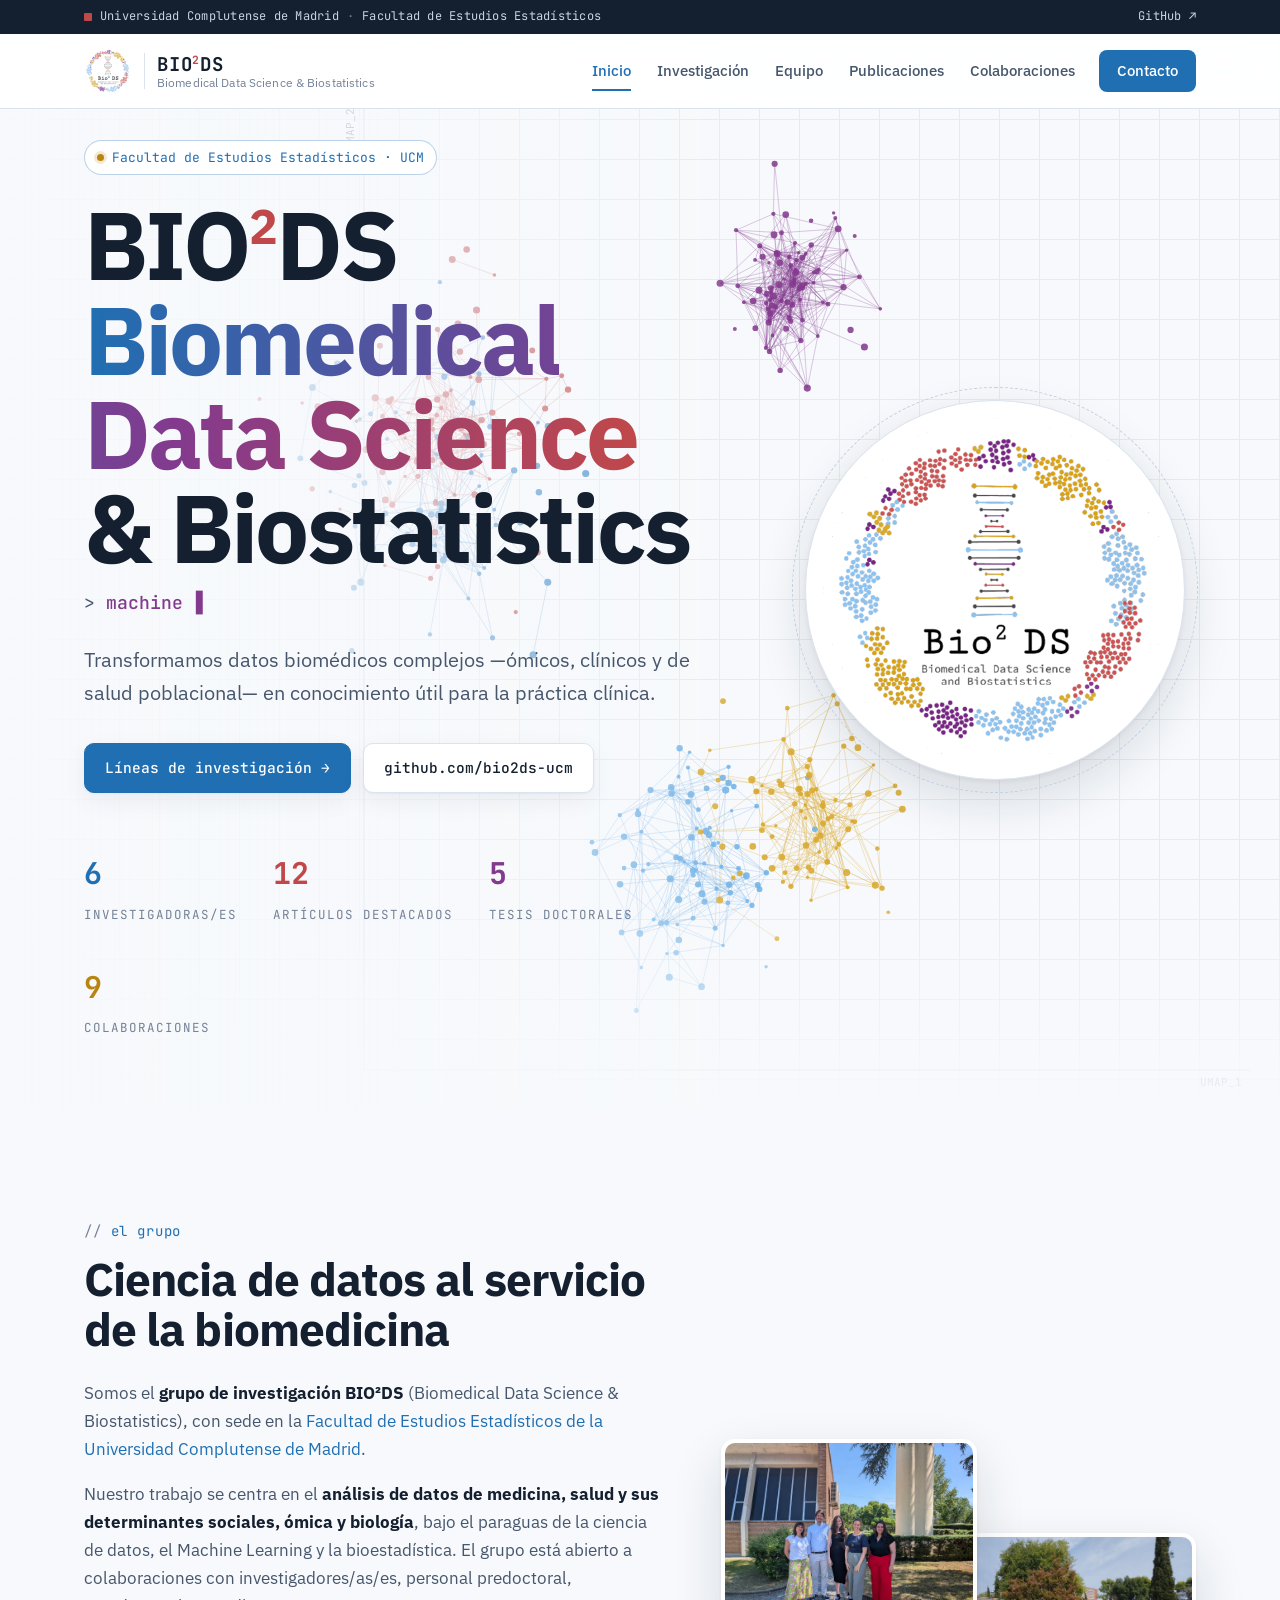
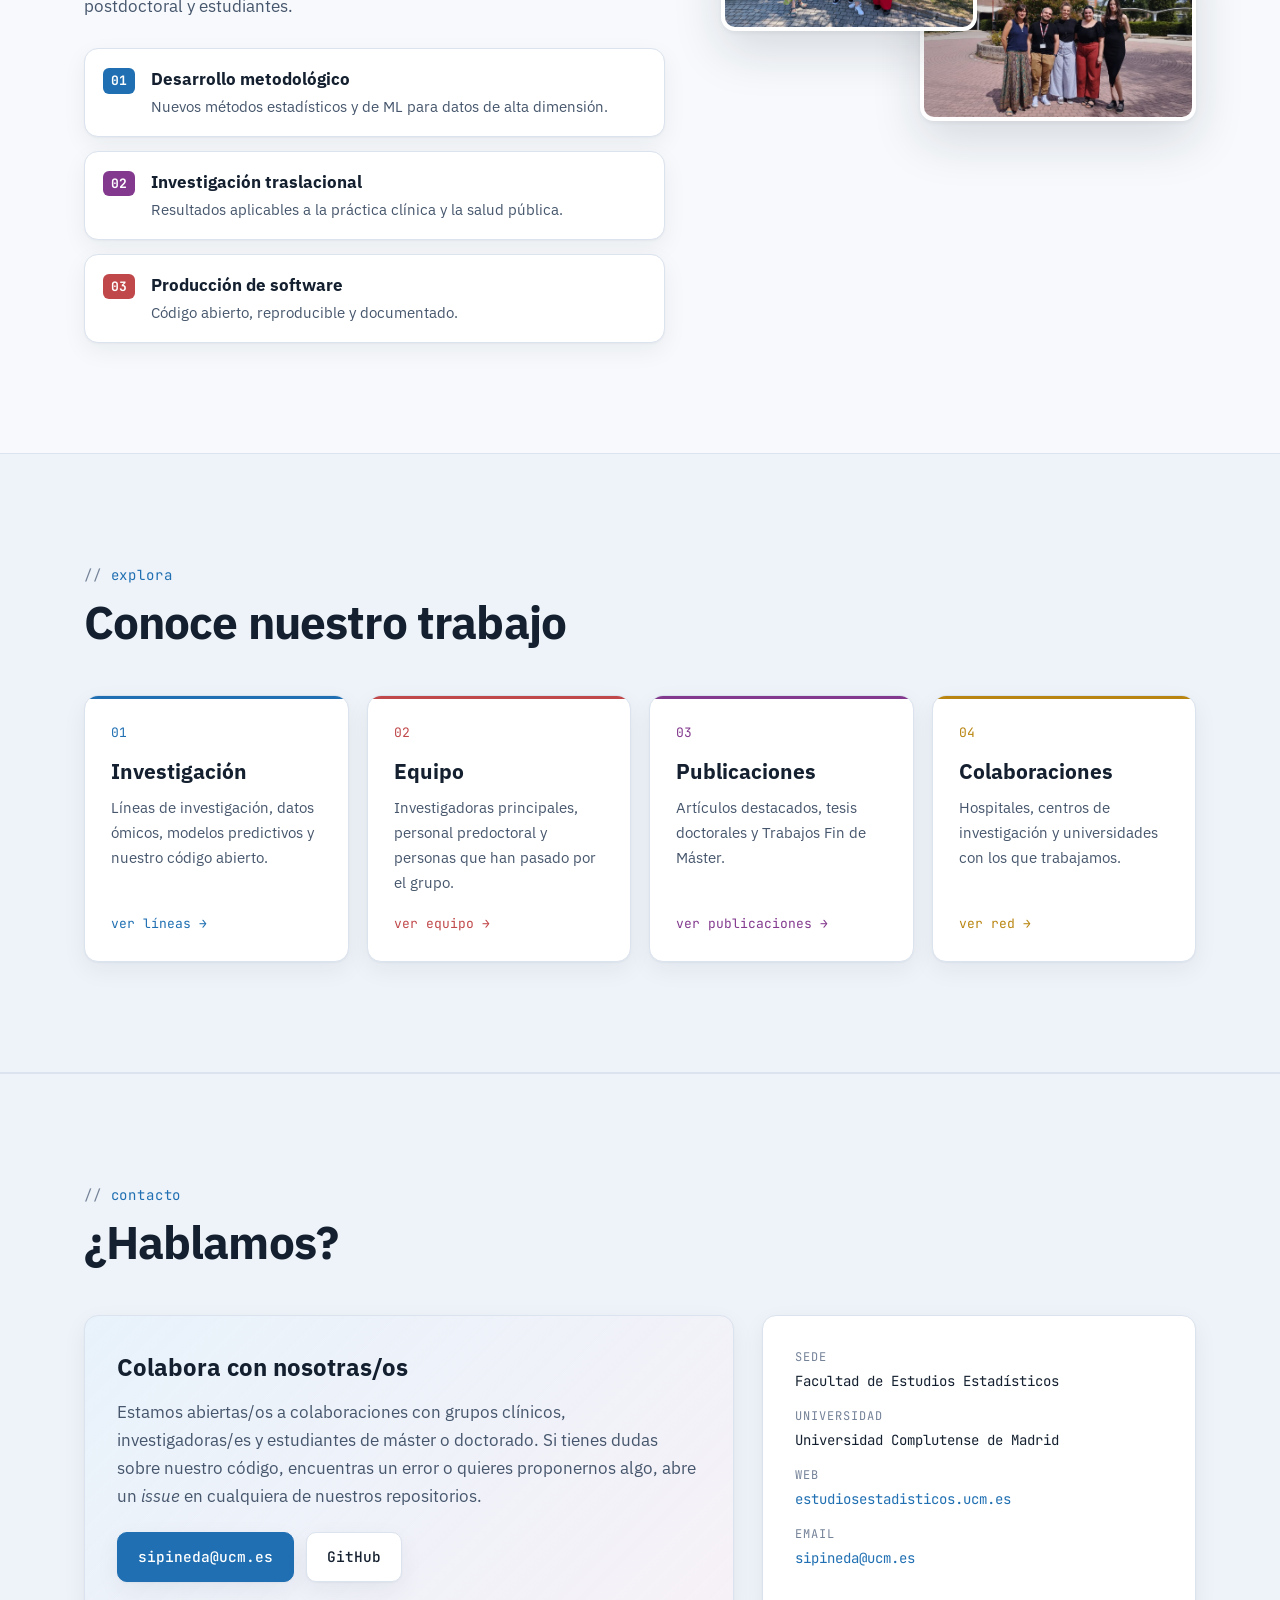
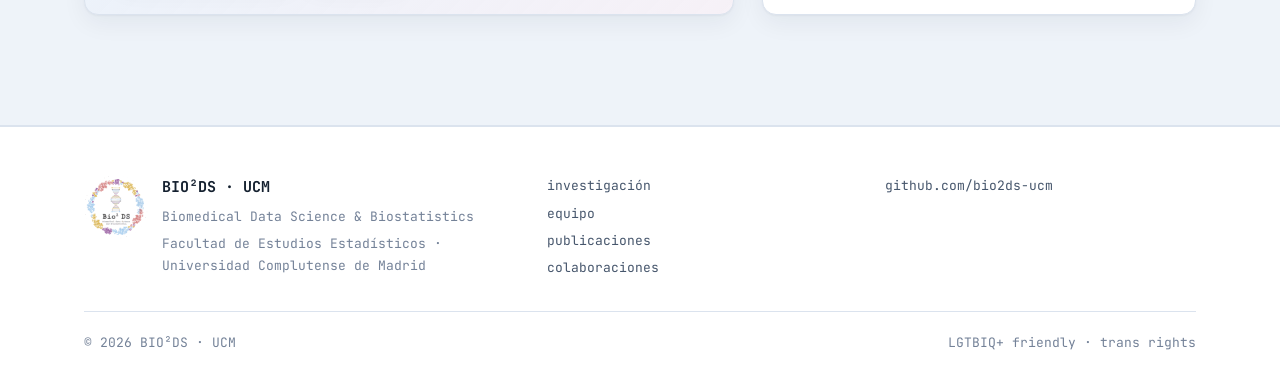
==== index.html @ 71b94fcd "first commit" ====
<!doctype html>
<html lang="es">
<head>
<meta charset="utf-8">
<meta name="viewport" content="width=device-width, initial-scale=1">
<title>BIO²DS · UCM</title>
<meta name="description" content="BIO²DS — Biomedical Data Science &amp; Biostatistics. Grupo de investigación de la Facultad de Estudios Estadísticos de la Universidad Complutense de Madrid.">
<meta property="og:title" content="BIO²DS · UCM">
<meta property="og:description" content="BIO²DS — Biomedical Data Science &amp; Biostatistics. Grupo de investigación de la Facultad de Estudios Estadísticos de la Universidad Complutense de Madrid.">
<meta property="og:image" content="assets/img/logo-badge.png">
<link rel="icon" type="image/png" href="favicon.png">
<link rel="apple-touch-icon" href="apple-touch-icon.png">
<meta name="theme-color" content="#f7f9fc">
<link rel="preconnect" href="https://fonts.googleapis.com">
<link rel="preconnect" href="https://fonts.gstatic.com" crossorigin>
<link href="https://fonts.googleapis.com/css2?family=IBM+Plex+Sans:wght@400;500;600;700&family=JetBrains+Mono:wght@400;500;700&display=swap" rel="stylesheet">
<link rel="stylesheet" href="assets/css/style.css">
</head>
<body>

<header class="nav" id="nav">
  <div class="topbar">
    <div class="wrap">
      <span class="inst"><span class="sq" aria-hidden="true"></span>Universidad Complutense de Madrid <span class="sep">·</span> Facultad de Estudios Estadísticos</span>
      <span class="util"><a href="https://github.com/bio2ds-ucm" target="_blank" rel="noopener">GitHub ↗</a></span>
    </div>
  </div>
  <div class="mainbar">
    <div class="wrap">
      <a class="brand" href="index.html" aria-label="BIO²DS, inicio">
        <img src="assets/img/logo-nav.png" alt="" width="48" height="48">
        <span class="wordmark"><b>BIO<sup>2</sup>DS</b><small>Biomedical Data Science &amp; Biostatistics</small></span>
      </a>
      <nav aria-label="Principal">
        <ul id="menu">
        <li><a href="index.html" aria-current="page">Inicio</a></li>
        <li><a href="investigacion.html">Investigación</a></li>
        <li><a href="equipo.html">Equipo</a></li>
        <li><a href="publicaciones.html">Publicaciones</a></li>
        <li><a href="colaboraciones.html">Colaboraciones</a></li>
          <li class="cta-li"><a class="cta" href="index.html#contacto">Contacto</a></li>
        </ul>
      </nav>
      <button class="menu-btn" id="menuBtn" aria-expanded="false" aria-controls="menu" aria-label="Abrir menú"><span></span><span></span><span></span></button>
    </div>
  </div>
</header>

<main id="top">
<section class="hero grid-bg" aria-label="Presentación">
  <canvas id="embed" aria-hidden="true"></canvas>
  <div class="wrap">
    <div class="hero-text">
    <span class="tag"><span class="dot"></span>Facultad de Estudios Estadísticos · UCM</span>
    <h1>BIO<sup>2</sup>DS<br><span class="grad">Biomedical Data Science</span><br>&amp; Biostatistics</h1>
    <p class="sub">&gt; <span class="typed" id="typed">machine learning</span></p>
    <p class="lead">Transformamos datos biomédicos complejos —ómicos, clínicos y de salud poblacional— en conocimiento útil para la práctica clínica.</p>
    <div class="btns">
      <a class="btn primary" href="investigacion.html">Líneas de investigación →</a>
      <a class="btn" href="https://github.com/bio2ds-ucm" target="_blank" rel="noopener">github.com/bio2ds-ucm</a>
    </div>
    <div class="hero-stats">
      <div><b data-count="6">6</b><span>investigadoras/es</span></div>
      <div><b data-count="12">12</b><span>artículos destacados</span></div>
      <div><b data-count="5">5</b><span>tesis doctorales</span></div>
      <div><b data-count="9">9</b><span>colaboraciones</span></div>
    </div>
    </div>
    <figure class="hero-logo"><img src="assets/img/logo-badge.png" alt="Logo de BIO²DS: Biomedical Data Science and Biostatistics" width="520" height="520"></figure>
  </div>
</section>

<section id="grupo">
  <div class="wrap about">
    <div class="reveal">
      <div class="sec-head" style="margin-bottom:24px">
        <div class="idx">el grupo</div>
        <h2>Ciencia de datos al servicio de la biomedicina</h2>
      </div>
      <p>Somos el <strong>grupo de investigación BIO²DS</strong> (Biomedical Data Science &amp; Biostatistics), con sede en la <a href="https://estudiosestadisticos.ucm.es/" target="_blank" rel="noopener">Facultad de Estudios Estadísticos de la Universidad Complutense de Madrid</a>.</p>
      <p>Nuestro trabajo se centra en el <strong>análisis de datos de medicina, salud y sus determinantes sociales, ómica y biología</strong>, bajo el paraguas de la ciencia de datos, el Machine Learning y la bioestadística. El grupo está abierto a colaboraciones con investigadores/as/es, personal predoctoral, postdoctoral y estudiantes.</p>
      <div class="pillars">
        <div class="pillar"><span class="n">01</span><div><h3>Desarrollo metodológico</h3><p>Nuevos métodos estadísticos y de ML para datos de alta dimensión.</p></div></div>
        <div class="pillar"><span class="n">02</span><div><h3>Investigación traslacional</h3><p>Resultados aplicables a la práctica clínica y la salud pública.</p></div></div>
        <div class="pillar"><span class="n">03</span><div><h3>Producción de software</h3><p>Código abierto, reproducible y documentado.</p></div></div>
      </div>
    </div>
    <div class="photo-stack reveal">
      <figure class="front"><img src="assets/img/grupo-2025.jpg" alt="Foto del grupo BIO²DS en 2025" loading="lazy"></figure>
      <figure class="back"><img src="assets/img/grupo-2024.jpg" alt="Foto del grupo BIO²DS en 2024" loading="lazy"></figure>
    </div>
  </div>
</section>

<section id="explora" class="alt">
  <div class="wrap">
    <div class="sec-head reveal">
      <div class="idx">explora</div>
      <h2>Conoce nuestro trabajo</h2>
    </div>
    <div class="explore">
      <a class="xcard reveal" href="investigacion.html"><span class="n">01</span><h3>Investigación</h3><p>Líneas de investigación, datos ómicos, modelos predictivos y nuestro código abierto.</p><span class="go">ver líneas →</span></a>
      <a class="xcard reveal" href="equipo.html"><span class="n">02</span><h3>Equipo</h3><p>Investigadoras principales, personal predoctoral y personas que han pasado por el grupo.</p><span class="go">ver equipo →</span></a>
      <a class="xcard reveal" href="publicaciones.html"><span class="n">03</span><h3>Publicaciones</h3><p>Artículos destacados, tesis doctorales y Trabajos Fin de Máster.</p><span class="go">ver publicaciones →</span></a>
      <a class="xcard reveal" href="colaboraciones.html"><span class="n">04</span><h3>Colaboraciones</h3><p>Hospitales, centros de investigación y universidades con los que trabajamos.</p><span class="go">ver red →</span></a>
    </div>
  </div>
</section>

<section id="contacto" class="alt">
  <div class="wrap">
    <div class="sec-head reveal">
      <div class="idx">contacto</div>
      <h2>¿Hablamos?</h2>
    </div>
    <div class="contact">
      <div class="box reveal">
        <h3>Colabora con nosotras/os</h3>
        <p>Estamos abiertas/os a colaboraciones con grupos clínicos, investigadoras/es y estudiantes de máster o doctorado. Si tienes dudas sobre nuestro código, encuentras un error o quieres proponernos algo, abre un <em>issue</em> en cualquiera de nuestros repositorios.</p>
        <div class="btns"><a class="btn primary" href="mailto:sipineda@ucm.es">sipineda@ucm.es</a><a class="btn" href="https://github.com/bio2ds-ucm" target="_blank" rel="noopener">GitHub</a></div>
      </div>
      <div class="box reveal">
        <dl>
          <dt>Sede</dt><dd>Facultad de Estudios Estadísticos</dd>
          <dt>Universidad</dt><dd>Universidad Complutense de Madrid</dd>
          <dt>Web</dt><dd><a href="https://estudiosestadisticos.ucm.es/" target="_blank" rel="noopener">estudiosestadisticos.ucm.es</a></dd>
          <dt>Email</dt><dd><a href="mailto:sipineda@ucm.es">sipineda@ucm.es</a></dd>
        </dl>
      </div>
    </div>
  </div>
</section>
</main>

<footer>
  <div class="wrap">
    <div class="foot-cols">
      <div class="foot-brand">
        <img src="assets/img/logo-nav.png" alt="Logo BIO²DS" width="64" height="64" loading="lazy">
        <div>
          <b>BIO²DS · UCM</b>
          <span>Biomedical Data Science &amp; Biostatistics</span>
          <span>Facultad de Estudios Estadísticos · Universidad Complutense de Madrid</span>
        </div>
      </div>
      <nav aria-label="Pie de página">
        <a href="investigacion.html">investigación</a>
        <a href="equipo.html">equipo</a>
        <a href="publicaciones.html">publicaciones</a>
        <a href="colaboraciones.html">colaboraciones</a>
      </nav>
      <div>
        <a href="https://github.com/bio2ds-ucm" target="_blank" rel="noopener">github.com/bio2ds-ucm</a>
      </div>
    </div>
    <div class="foot-bottom"><span>© <span id="year">2026</span> BIO²DS · UCM</span><span>LGTBIQ+ friendly · trans rights</span></div>
  </div>
</footer>

<script src="assets/js/main.js"></script>
</body>
</html>
---- assets/css/style.css ----
/* Paleta clara basada en los colores del logo BIO²DS (azul, mostaza, rojo, morado) */
:root{
  --bg:#f7f9fc;
  --bg-2:#eef3f9;
  --surface:#ffffff;
  --line:#dbe3ee;
  --grid:#e4ebf4;
  --text:#14202f;
  --muted:#46566c;
  --dim:#748298;
  --accent:#1f6fb2;
  --accent-soft:rgba(31,111,178,.08);
  --blue:#96c6ee;
  --gold:#b98510;
  --red:#c0484a;
  --purple:#833a8e;
  --shadow:0 1px 2px rgba(20,32,47,.04),0 8px 24px rgba(20,32,47,.06);
  --shadow-lg:0 2px 4px rgba(20,32,47,.05),0 20px 50px rgba(20,32,47,.14);
  --radius:14px;
  --max:1160px;
  --mono:"JetBrains Mono",ui-monospace,SFMono-Regular,Menlo,monospace;
  --sans:"IBM Plex Sans",system-ui,-apple-system,"Segoe UI",sans-serif;
  color-scheme:light;
}
*{box-sizing:border-box}
html{scroll-behavior:smooth;scroll-padding-top:96px}
body{margin:0;background:var(--bg);color:var(--text);font-family:var(--sans);font-size:17px;line-height:1.65;-webkit-font-smoothing:antialiased;overflow-x:hidden}
a{color:var(--accent);text-decoration:none}
a:hover{text-decoration:underline}
img{max-width:100%;display:block}
.wrap{max-width:var(--max);margin:0 auto;padding:0 24px}
@media (max-width:600px){.wrap{padding:0 16px}body{font-size:16px}}

/* grid backdrop (papel milimetrado) */
.grid-bg{background-color:var(--bg);background-image:linear-gradient(var(--grid) 1px,transparent 1px),linear-gradient(90deg,var(--grid) 1px,transparent 1px);background-size:40px 40px;background-position:-1px -1px}

/* nav */
header.nav{position:fixed;inset:0 0 auto 0;z-index:50;transition:transform .35s ease}
header.nav.scrolled{transform:translateY(-34px)}
.topbar{height:34px;background:var(--text);color:#c9d3e1;font-family:var(--mono);font-size:12px;letter-spacing:.02em}
.topbar .wrap{height:100%;display:flex;align-items:center;justify-content:space-between;gap:16px}
.topbar .inst{display:flex;align-items:center;gap:8px;white-space:nowrap;overflow:hidden;text-overflow:ellipsis}
.topbar .sq{width:8px;height:8px;background:var(--red);border-radius:1px;flex-shrink:0}
.topbar .sep{color:#6b7b92}
.topbar .util{display:flex;gap:18px;flex-shrink:0}
.topbar a{color:#c9d3e1}
.topbar a:hover{color:#fff;text-decoration:none}
@media (max-width:760px){.topbar .util{display:none}.topbar .sep,.topbar .inst{font-size:11px}}
.mainbar{background:rgba(255,255,255,.9);backdrop-filter:blur(14px);-webkit-backdrop-filter:blur(14px);border-bottom:1px solid var(--line);position:relative}
/* línea fina con los cuatro colores del logo */
.mainbar::after{content:"";position:absolute;left:0;right:0;bottom:-1px;height:2px;background:linear-gradient(90deg,var(--accent) 0 25%,var(--gold) 25% 50%,var(--red) 50% 75%,var(--purple) 75%);opacity:0;transition:opacity .3s}
header.nav.scrolled .mainbar{box-shadow:0 6px 24px rgba(20,32,47,.07)}
header.nav.scrolled .mainbar::after{opacity:1}
.mainbar .wrap{display:flex;align-items:center;justify-content:space-between;height:74px;gap:24px}
.brand{display:flex;align-items:center;gap:12px;color:var(--text);flex-shrink:0}
.brand:hover{text-decoration:none}
.brand img{width:48px;height:48px}
.wordmark{display:flex;flex-direction:column;line-height:1.15;padding-left:12px;border-left:1px solid var(--line)}
.wordmark b{font-family:var(--mono);font-size:19px;letter-spacing:.04em}
.wordmark b sup{font-size:.6em;color:var(--red)}
.wordmark small{font-size:12px;color:var(--dim);letter-spacing:.01em}
.nav ul{display:flex;align-items:center;gap:2px;list-style:none;margin:0;padding:0}
.nav ul a{position:relative;display:flex;align-items:baseline;padding:10px 12px;color:var(--muted);font-size:15px;font-weight:500}
.nav ul a::after{content:"";position:absolute;left:12px;right:12px;bottom:2px;height:2px;background:var(--accent);transform:scaleX(0);transform-origin:left;transition:transform .25s ease}
.nav ul a:hover{color:var(--text);text-decoration:none}
.nav ul a:hover::after{transform:scaleX(1);background:var(--line)}
.nav ul a[aria-current="page"]{color:var(--accent)}
.nav ul a[aria-current="page"]::after{transform:scaleX(1);background:var(--accent)}
.nav ul .cta-li{margin-left:10px}
.nav ul a.cta{padding:9px 18px;border-radius:8px;background:var(--accent);color:#fff;font-size:14.5px}
.nav ul a.cta::after{display:none}
.nav ul a.cta:hover{background:#185a92;color:#fff}
.menu-btn{display:none;width:44px;height:44px;border:1px solid var(--line);border-radius:10px;background:var(--surface);cursor:pointer;position:relative;flex-shrink:0}
.menu-btn span{position:absolute;left:12px;right:12px;height:2px;background:var(--text);border-radius:2px;transition:transform .25s,opacity .2s}
.menu-btn span:nth-child(1){top:14px}.menu-btn span:nth-child(2){top:21px}.menu-btn span:nth-child(3){top:28px}
.menu-btn[aria-expanded="true"] span:nth-child(1){transform:translateY(7px) rotate(45deg)}
.menu-btn[aria-expanded="true"] span:nth-child(2){opacity:0}
.menu-btn[aria-expanded="true"] span:nth-child(3){transform:translateY(-7px) rotate(-45deg)}
@media (max-width:1060px){.wordmark small{display:none}}
@media (max-width:960px){
  .menu-btn{display:block}
  .nav nav{position:absolute;top:100%;left:0;right:0}
  .nav ul{flex-direction:column;align-items:stretch;gap:0;background:var(--surface);border-bottom:1px solid var(--line);box-shadow:0 18px 30px rgba(20,32,47,.1);padding:8px 24px 20px;display:none}
  .nav ul.open{display:flex}
  .nav ul li{border-bottom:1px solid var(--line)}
  .nav ul a{padding:14px 0;font-size:17px}
  .nav ul a::after{display:none}
  .nav ul .cta-li{margin:16px 0 0;border:0}
  .nav ul a.cta{justify-content:center;padding:13px}
}
@media (max-width:600px){.mainbar .wrap{height:64px}.brand img{width:40px;height:40px}.wordmark b{font-size:17px}.nav ul{padding:8px 16px 18px}}

/* hero */
.hero{position:relative;min-height:100vh;min-height:100svh;display:flex;align-items:center;overflow:hidden;padding:140px 0 70px}
.hero canvas{position:absolute;inset:0;width:100%;height:100%}
.hero::after{content:"";position:absolute;inset:0;background:linear-gradient(90deg,rgba(247,249,252,.9) 0%,rgba(247,249,252,.7) 30%,rgba(247,249,252,0) 58%),linear-gradient(transparent 80%,var(--bg));pointer-events:none}
.hero .wrap{position:relative;z-index:2;width:100%;display:grid;grid-template-columns:1.25fr .75fr;gap:40px;align-items:center}
@media (max-width:900px){.hero .wrap{grid-template-columns:1fr}.hero::after{background:rgba(247,249,252,.72)}}
.hero-logo{margin:0;justify-self:center;width:min(100%,380px);aspect-ratio:1;border-radius:50%;background:#fff;box-shadow:var(--shadow-lg);border:1px solid var(--line);padding:4%;position:relative}
.hero-logo::before{content:"";position:absolute;inset:-14px;border-radius:50%;border:1px dashed #c3cfdf;animation:spin 60s linear infinite}
.hero-logo img{width:100%;height:100%}
@keyframes spin{to{transform:rotate(360deg)}}
@media (max-width:900px){.hero-logo{order:-1;width:170px;justify-self:start}.hero-logo::before{inset:-8px}}
.tag{display:inline-flex;align-items:center;gap:8px;font-family:var(--mono);font-size:13px;color:var(--accent);border:1px solid rgba(31,111,178,.3);background:var(--surface);padding:6px 12px;border-radius:999px}
.tag .dot{width:7px;height:7px;border-radius:50%;background:var(--gold);box-shadow:0 0 0 3px rgba(185,133,16,.18)}
.hero h1{font-size:clamp(44px,8vw,96px);line-height:.98;margin:22px 0 14px;font-weight:700;letter-spacing:-.03em}
.hero h1 sup{font-size:.5em;color:var(--red);vertical-align:.75em}
.hero h1 .grad{background:linear-gradient(90deg,var(--accent),var(--purple) 55%,var(--red));-webkit-background-clip:text;background-clip:text;color:transparent}
.hero .sub{font-family:var(--mono);color:var(--muted);font-size:clamp(14px,2vw,18px);margin:0 0 26px}
.hero .lead{max-width:620px;font-size:clamp(17px,2.1vw,20px);color:var(--muted);margin:0 0 34px}
.typed{color:var(--purple);font-weight:500}
.typed::after{content:"▋";color:var(--purple);animation:blink 1s steps(1) infinite;margin-left:2px}
@keyframes blink{50%{opacity:0}}
.btns{display:flex;flex-wrap:wrap;gap:12px}
.btn{display:inline-flex;align-items:center;gap:8px;padding:12px 20px;border-radius:10px;font-family:var(--mono);font-size:14.5px;font-weight:500;border:1px solid var(--line);color:var(--text);background:var(--surface);box-shadow:var(--shadow)}
.btn:hover{text-decoration:none;border-color:var(--accent);color:var(--accent)}
.btn.primary{background:var(--accent);color:#fff;border-color:var(--accent)}
.btn.primary:hover{background:#185a92;color:#fff}
.hero-stats{display:flex;flex-wrap:wrap;gap:36px;margin-top:56px;font-family:var(--mono)}
.hero-stats b{display:block;font-size:30px;color:var(--text);font-weight:700}
.hero-stats div:nth-child(1) b{color:var(--accent)}
.hero-stats div:nth-child(2) b{color:var(--red)}
.hero-stats div:nth-child(3) b{color:var(--purple)}
.hero-stats div:nth-child(4) b{color:var(--gold)}
.hero-stats span{font-size:12.5px;color:var(--dim);text-transform:uppercase;letter-spacing:.08em}

/* sections */
section{padding:110px 0;position:relative}
@media (max-width:600px){section{padding:72px 0}}
.sec-head{margin-bottom:48px;max-width:760px}
.sec-head .idx{font-family:var(--mono);color:var(--accent);font-size:14px;letter-spacing:.06em}
.sec-head .idx::before{content:"// ";color:var(--dim)}
.sec-head h2{font-size:clamp(30px,4.5vw,46px);line-height:1.1;margin:10px 0 14px;letter-spacing:-.02em}
.sec-head p{color:var(--muted);margin:0;font-size:18px}
.alt{background:var(--bg-2);border-top:1px solid var(--line);border-bottom:1px solid var(--line)}

/* about */
.about{display:grid;grid-template-columns:1.1fr .9fr;gap:56px;align-items:center}
@media (max-width:900px){.about{grid-template-columns:1fr;gap:36px}}
.about p{color:var(--muted)}
.about strong{color:var(--text)}
.pillars{display:grid;gap:14px;margin-top:28px}
.pillar{display:flex;gap:16px;align-items:flex-start;padding:16px 18px;border:1px solid var(--line);border-radius:var(--radius);background:var(--surface);box-shadow:var(--shadow)}
.pillar .n{font-family:var(--mono);font-size:13px;color:#fff;background:var(--accent);border-radius:6px;padding:2px 8px;font-weight:700;margin-top:3px}
.pillar:nth-child(2) .n{background:var(--purple)}
.pillar:nth-child(3) .n{background:var(--red)}
.pillar h3{margin:0 0 2px;font-size:17px}
.pillar p{margin:0;font-size:15px;color:var(--muted)}
/* La foto de delante solo tapa la esquina superior izquierda de la de atrás (cielo y edificio), nunca a las personas */
.photo-stack{position:relative;aspect-ratio:1/.6}
.photo-stack figure{position:absolute;margin:0;border-radius:var(--radius);overflow:hidden;border:4px solid #fff;background:var(--surface);box-shadow:var(--shadow-lg)}
.photo-stack figure img{width:100%;height:100%;object-fit:cover}
.photo-stack .front{left:0;top:0;width:54%;aspect-ratio:4/3;z-index:2}
.photo-stack .back{right:0;top:33%;width:58%;aspect-ratio:1200/818;z-index:1}
@media (max-width:600px){
  .photo-stack{aspect-ratio:auto;display:grid;gap:14px}
  .photo-stack figure{position:static;width:100%}
}

/* research */
.research{display:grid;grid-template-columns:repeat(3,1fr);gap:18px}
@media (max-width:900px){.research{grid-template-columns:1fr 1fr}}
@media (max-width:600px){.research{grid-template-columns:1fr}}
.card{position:relative;padding:26px;border:1px solid var(--line);border-radius:var(--radius);background:var(--surface);box-shadow:var(--shadow);overflow:hidden;transition:border-color .25s,transform .25s,box-shadow .25s}
.card::before{content:"";position:absolute;left:0;top:0;right:0;height:3px;background:var(--c,var(--accent))}
.card:nth-child(4n+2){--c:var(--red)}
.card:nth-child(4n+3){--c:var(--purple)}
.card:nth-child(4n+4){--c:var(--gold)}
.card:hover{border-color:var(--c,var(--accent));transform:translateY(-3px);box-shadow:var(--shadow-lg)}
.card .ico{width:44px;height:44px;border-radius:10px;display:grid;place-items:center;background:var(--bg-2);color:var(--c,var(--accent));margin-bottom:18px}
.card .ico svg{width:24px;height:24px}
.card h3{margin:0 0 8px;font-size:19px}
.card p{margin:0;color:var(--muted);font-size:15.5px}
.card .chips{display:flex;flex-wrap:wrap;gap:6px;margin-top:16px}
.chip{font-family:var(--mono);font-size:12px;padding:3px 9px;border-radius:6px;border:1px solid var(--line);color:var(--muted);background:var(--bg)}
.heatmap{display:grid;grid-template-columns:repeat(48,1fr);gap:2px;margin-top:40px;padding:10px;border-radius:10px;overflow:hidden;background:var(--surface);border:1px solid var(--line)}
.heatmap i{display:block;aspect-ratio:1;border-radius:1px}
.heat-legend{display:flex;justify-content:space-between;font-family:var(--mono);font-size:12px;color:var(--dim);margin-top:8px}

/* team */
.team{display:grid;grid-template-columns:repeat(3,1fr);gap:18px}
@media (max-width:900px){.team{grid-template-columns:1fr 1fr}}
@media (max-width:560px){.team{grid-template-columns:1fr}}
.member{display:flex;flex-direction:column;padding:22px;border:1px solid var(--line);border-radius:var(--radius);background:var(--surface);box-shadow:var(--shadow)}
.member .top{display:flex;gap:16px;align-items:center;margin-bottom:14px}
.member img{width:76px;height:76px;border-radius:50%;object-fit:cover;border:3px solid var(--bg-2);flex-shrink:0}
.member.pi img{border-color:var(--blue)}
.member h3{margin:0;font-size:17.5px;line-height:1.25}
.member .role{font-family:var(--mono);font-size:12px;color:var(--accent);text-transform:uppercase;letter-spacing:.06em;margin-top:4px}
.member p{margin:0 0 16px;font-size:14.5px;color:var(--muted);flex:1}
.links{display:flex;flex-wrap:wrap;gap:6px}
.links a{font-family:var(--mono);font-size:12px;padding:4px 10px;border-radius:6px;border:1px solid var(--line);color:var(--text);background:var(--bg)}
.links a:hover{border-color:var(--accent);text-decoration:none;color:var(--accent)}
.alumni{margin-top:28px;padding:20px 22px;border:1px dashed #c3cfdf;border-radius:var(--radius);color:var(--muted);font-size:15px;background:var(--surface)}
.alumni b{color:var(--text);font-family:var(--mono);font-size:13px;letter-spacing:.06em;text-transform:uppercase;display:block;margin-bottom:6px}

/* publications */
.filters{display:flex;flex-wrap:wrap;gap:8px;margin-bottom:26px}
.filters button{font-family:var(--mono);font-size:13px;padding:7px 14px;border-radius:8px;border:1px solid var(--line);background:var(--surface);color:var(--muted);cursor:pointer}
.filters button:hover{border-color:var(--accent);color:var(--accent)}
.filters button[aria-pressed="true"]{background:var(--accent);color:#fff;border-color:var(--accent)}
.pubs{list-style:none;margin:0;padding:0;border-left:2px solid var(--line)}
.pub{position:relative;padding:0 0 26px 30px}
.pub::before{content:"";position:absolute;left:-7px;top:8px;width:12px;height:12px;border-radius:50%;background:var(--surface);border:3px solid var(--accent)}
.pub[data-type="thesis"]::before{border-color:var(--purple)}
.pub[data-type="tfm"]::before{border-color:var(--gold)}
.pub .meta{font-family:var(--mono);font-size:12.5px;color:var(--dim);display:flex;gap:10px;flex-wrap:wrap;align-items:center}
.pub .meta .y{color:var(--accent);font-weight:700}
.pub[data-type="thesis"] .meta .y{color:var(--purple)}
.pub[data-type="tfm"] .meta .y{color:var(--gold)}
.pub .kind{border:1px solid var(--line);border-radius:4px;padding:0 6px;background:var(--surface)}
.pub h3{margin:4px 0 4px;font-size:17px;line-height:1.4;font-weight:600}
.pub h3 a{color:var(--text)}
.pub h3 a:hover{color:var(--accent)}
.pub p{margin:0;color:var(--muted);font-size:14.5px}
.pub p b{color:var(--text);font-weight:600}
.pub.hidden{display:none}

/* repos */
.repos{display:grid;grid-template-columns:repeat(3,1fr);gap:18px}
@media (max-width:900px){.repos{grid-template-columns:1fr}}
.repo{display:flex;flex-direction:column;border:1px solid var(--line);border-radius:var(--radius);background:var(--surface);box-shadow:var(--shadow);overflow:hidden;color:var(--text);transition:border-color .25s,transform .25s}
.repo:hover{text-decoration:none;border-color:var(--accent);transform:translateY(-3px)}
.repo .bar{display:flex;align-items:center;gap:6px;padding:10px 14px;background:var(--bg-2);border-bottom:1px solid var(--line);font-family:var(--mono);font-size:12.5px;color:var(--dim)}
.repo .bar i{width:10px;height:10px;border-radius:50%}
.repo .bar i:nth-child(1){background:var(--red)}.repo .bar i:nth-child(2){background:#d8a92e}.repo .bar i:nth-child(3){background:var(--blue)}
.repo .bar span{margin-left:8px;white-space:nowrap;overflow:hidden;text-overflow:ellipsis}
.repo .body{padding:20px;flex:1;display:flex;flex-direction:column}
.repo h3{font-family:var(--mono);font-size:16px;margin:0 0 8px;color:var(--accent);word-break:break-word}
.repo p{margin:0 0 16px;color:var(--muted);font-size:15px;flex:1}
.repo .foot{display:flex;flex-wrap:wrap;gap:12px;font-family:var(--mono);font-size:12.5px;color:var(--dim);align-items:center}
.lang::before{content:"";display:inline-block;width:10px;height:10px;border-radius:50%;background:#276dc3;margin-right:6px;vertical-align:-1px}

/* collaborations */
.logos{display:grid;grid-template-columns:repeat(5,1fr);gap:14px;margin-bottom:40px}
@media (max-width:900px){.logos{grid-template-columns:repeat(3,1fr)}}
@media (max-width:560px){.logos{grid-template-columns:repeat(2,1fr)}}
.logos div{background:#fff;border:1px solid var(--line);box-shadow:var(--shadow);border-radius:12px;display:grid;place-items:center;padding:14px;height:96px}
.logos img{max-height:64px;width:auto;object-fit:contain}
.collabs{display:grid;grid-template-columns:1fr 1fr;gap:12px 28px;list-style:none;margin:0;padding:0}
@media (max-width:760px){.collabs{grid-template-columns:1fr}}
.collabs li{padding:14px 0;border-bottom:1px solid var(--line);font-size:15.5px;color:var(--muted)}
.collabs li a{color:var(--text);font-weight:600}
.collabs li a:hover{color:var(--accent)}

/* contact */
.contact{display:grid;grid-template-columns:1.2fr .8fr;gap:28px;align-items:stretch}
@media (max-width:860px){.contact{grid-template-columns:1fr}}
.contact .box{padding:32px;border:1px solid var(--line);border-radius:var(--radius);background:var(--surface);box-shadow:var(--shadow)}
.contact .box:first-child{background:linear-gradient(135deg,rgba(150,198,238,.22),rgba(131,58,142,.07)),var(--surface)}
.contact h3{margin:0 0 10px;font-size:24px}
.contact p{color:var(--muted);margin:0 0 22px}
.contact dl{margin:0;font-family:var(--mono);font-size:14px}
.contact dt{color:var(--dim);font-size:12px;text-transform:uppercase;letter-spacing:.08em;margin-top:14px}
.contact dt:first-child{margin-top:0}
.contact dd{margin:2px 0 0;color:var(--text)}

footer{border-top:1px solid var(--line);padding:48px 0 28px;font-family:var(--mono);font-size:13px;color:var(--dim);background:var(--surface)}
.foot-cols{display:grid;grid-template-columns:1.4fr 1fr 1fr;gap:28px;margin-bottom:32px}
@media (max-width:760px){.foot-cols{grid-template-columns:1fr}}
.foot-cols>*{display:flex;flex-direction:column;gap:6px}
.foot-cols b{color:var(--text);font-size:15px}
.foot-cols a{color:var(--muted)}
.foot-cols a:hover{color:var(--accent)}
.foot-brand{display:flex;flex-direction:row !important;gap:14px !important;align-items:flex-start}
.foot-brand img{width:64px;height:64px;flex-shrink:0}
.foot-brand>div{display:flex;flex-direction:column;gap:6px}
.foot-bottom{display:flex;justify-content:space-between;flex-wrap:wrap;gap:12px;padding-top:20px;border-top:1px solid var(--line)}

/* page header (subpages) */
.page-head{padding:170px 0 70px;border-bottom:1px solid var(--line);position:relative;overflow:hidden}
.page-head canvas{position:absolute;inset:0;width:100%;height:100%}
.page-head::after{content:"";position:absolute;inset:0;background:linear-gradient(90deg,rgba(247,249,252,.92) 0%,rgba(247,249,252,.75) 40%,rgba(247,249,252,0) 72%);pointer-events:none}
@media (max-width:600px){.page-head::after{background:rgba(247,249,252,.75)}}
.page-head .wrap{position:relative;z-index:1}
.crumbs{font-family:var(--mono);font-size:13px;color:var(--dim)}
.page-head h1{font-size:clamp(36px,6vw,64px);line-height:1.05;letter-spacing:-.025em;margin:14px 0 16px}
.page-head p{max-width:720px;color:var(--muted);font-size:clamp(17px,2vw,19px);margin:0}
@media (max-width:600px){.page-head{padding:130px 0 48px}}
.page-head + section{padding-top:72px}

/* explore cards (home) */
.explore{display:grid;grid-template-columns:repeat(4,1fr);gap:18px}
@media (max-width:980px){.explore{grid-template-columns:1fr 1fr}}
@media (max-width:560px){.explore{grid-template-columns:1fr}}
.xcard{position:relative;display:flex;flex-direction:column;padding:26px;border:1px solid var(--line);border-radius:var(--radius);background:var(--surface);box-shadow:var(--shadow);color:var(--text);overflow:hidden;transition:border-color .25s,transform .25s,box-shadow .25s}
.xcard::before{content:"";position:absolute;left:0;top:0;right:0;height:3px;background:var(--c,var(--accent))}
.xcard:nth-child(2){--c:var(--red)}
.xcard:nth-child(3){--c:var(--purple)}
.xcard:nth-child(4){--c:var(--gold)}
.xcard:hover{text-decoration:none;border-color:var(--c,var(--accent));transform:translateY(-3px);box-shadow:var(--shadow-lg)}
.xcard .n{font-family:var(--mono);font-size:13px;color:var(--c,var(--accent))}
.xcard h3{margin:10px 0 8px;font-size:21px}
.xcard p{margin:0 0 18px;color:var(--muted);font-size:15px;flex:1}
.xcard .go{font-family:var(--mono);font-size:13px;color:var(--c,var(--accent))}

/* reveal */
.reveal{opacity:0;transform:translateY(18px);transition:opacity .7s ease,transform .7s ease}
.reveal.in{opacity:1;transform:none}
@media (prefers-reduced-motion:reduce){.reveal{opacity:1;transform:none;transition:none}.typed::after{animation:none}.hero-logo::before{animation:none}html{scroll-behavior:auto}}
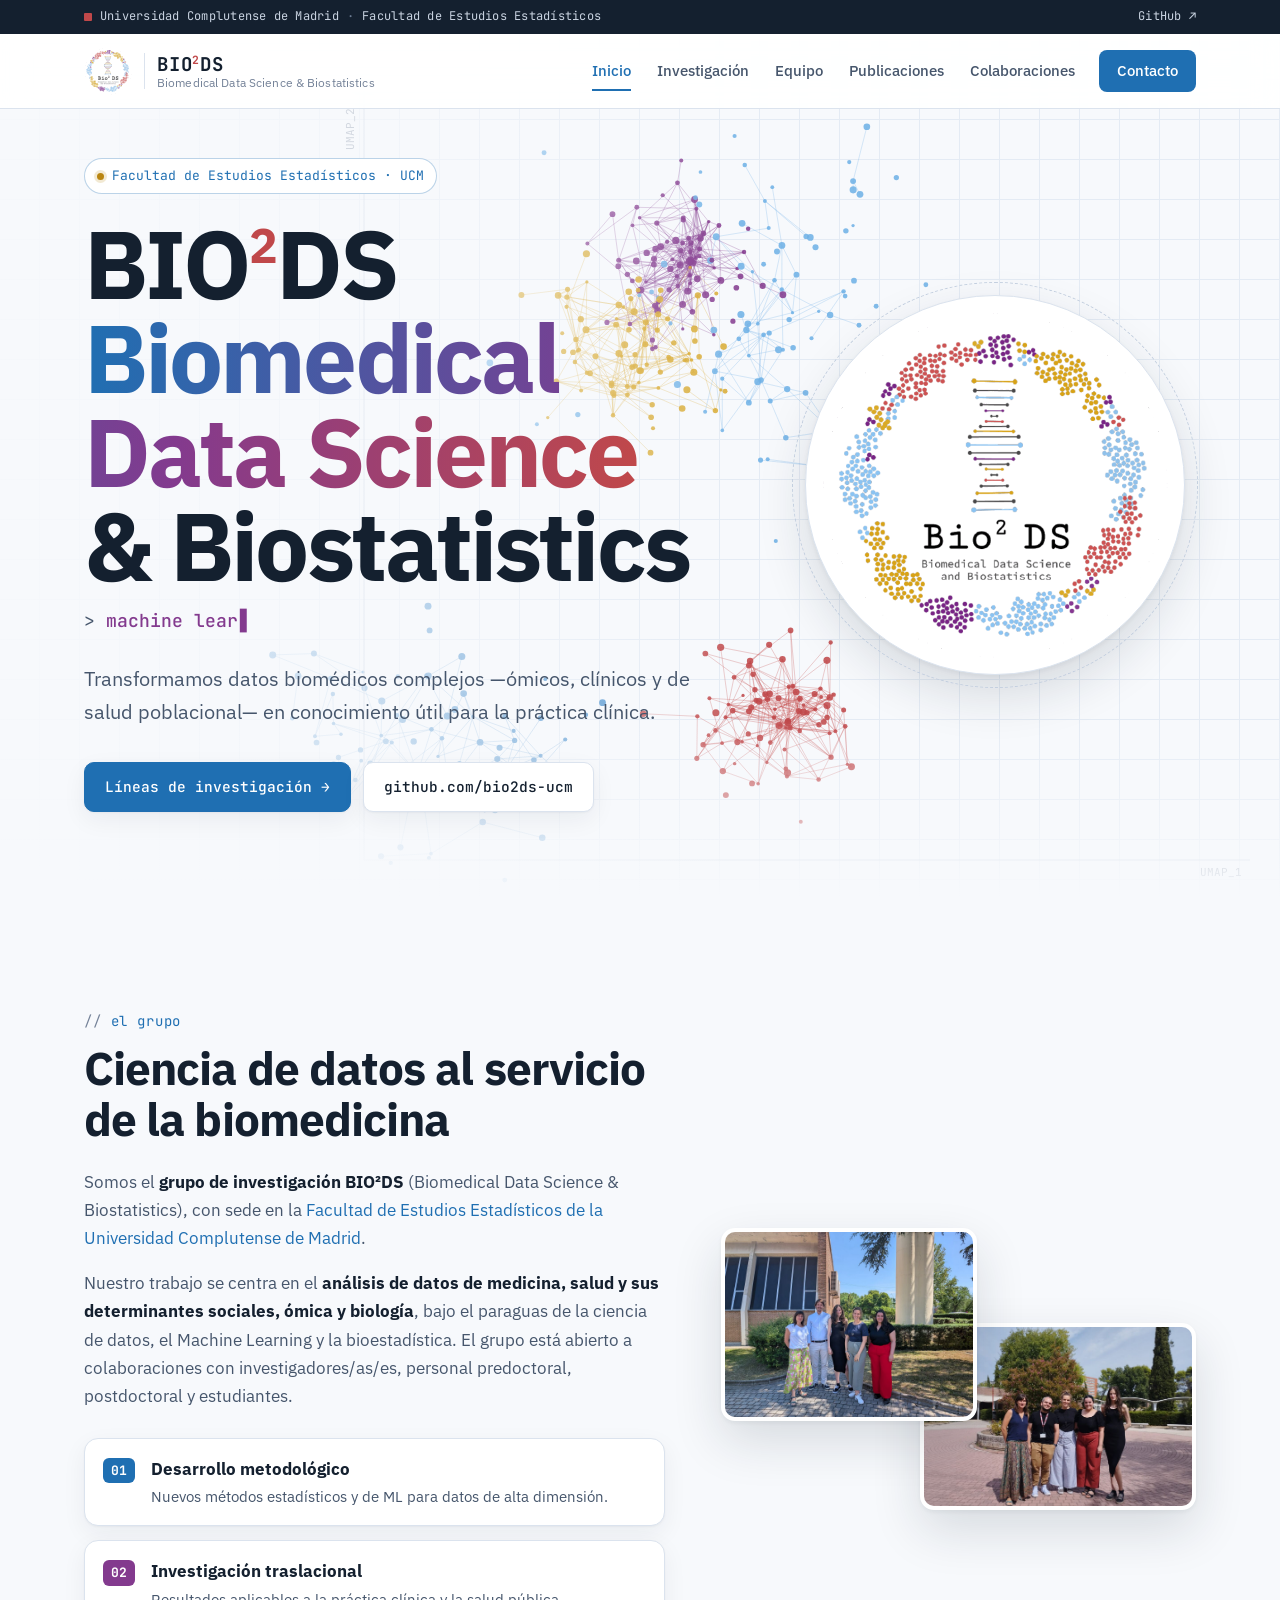
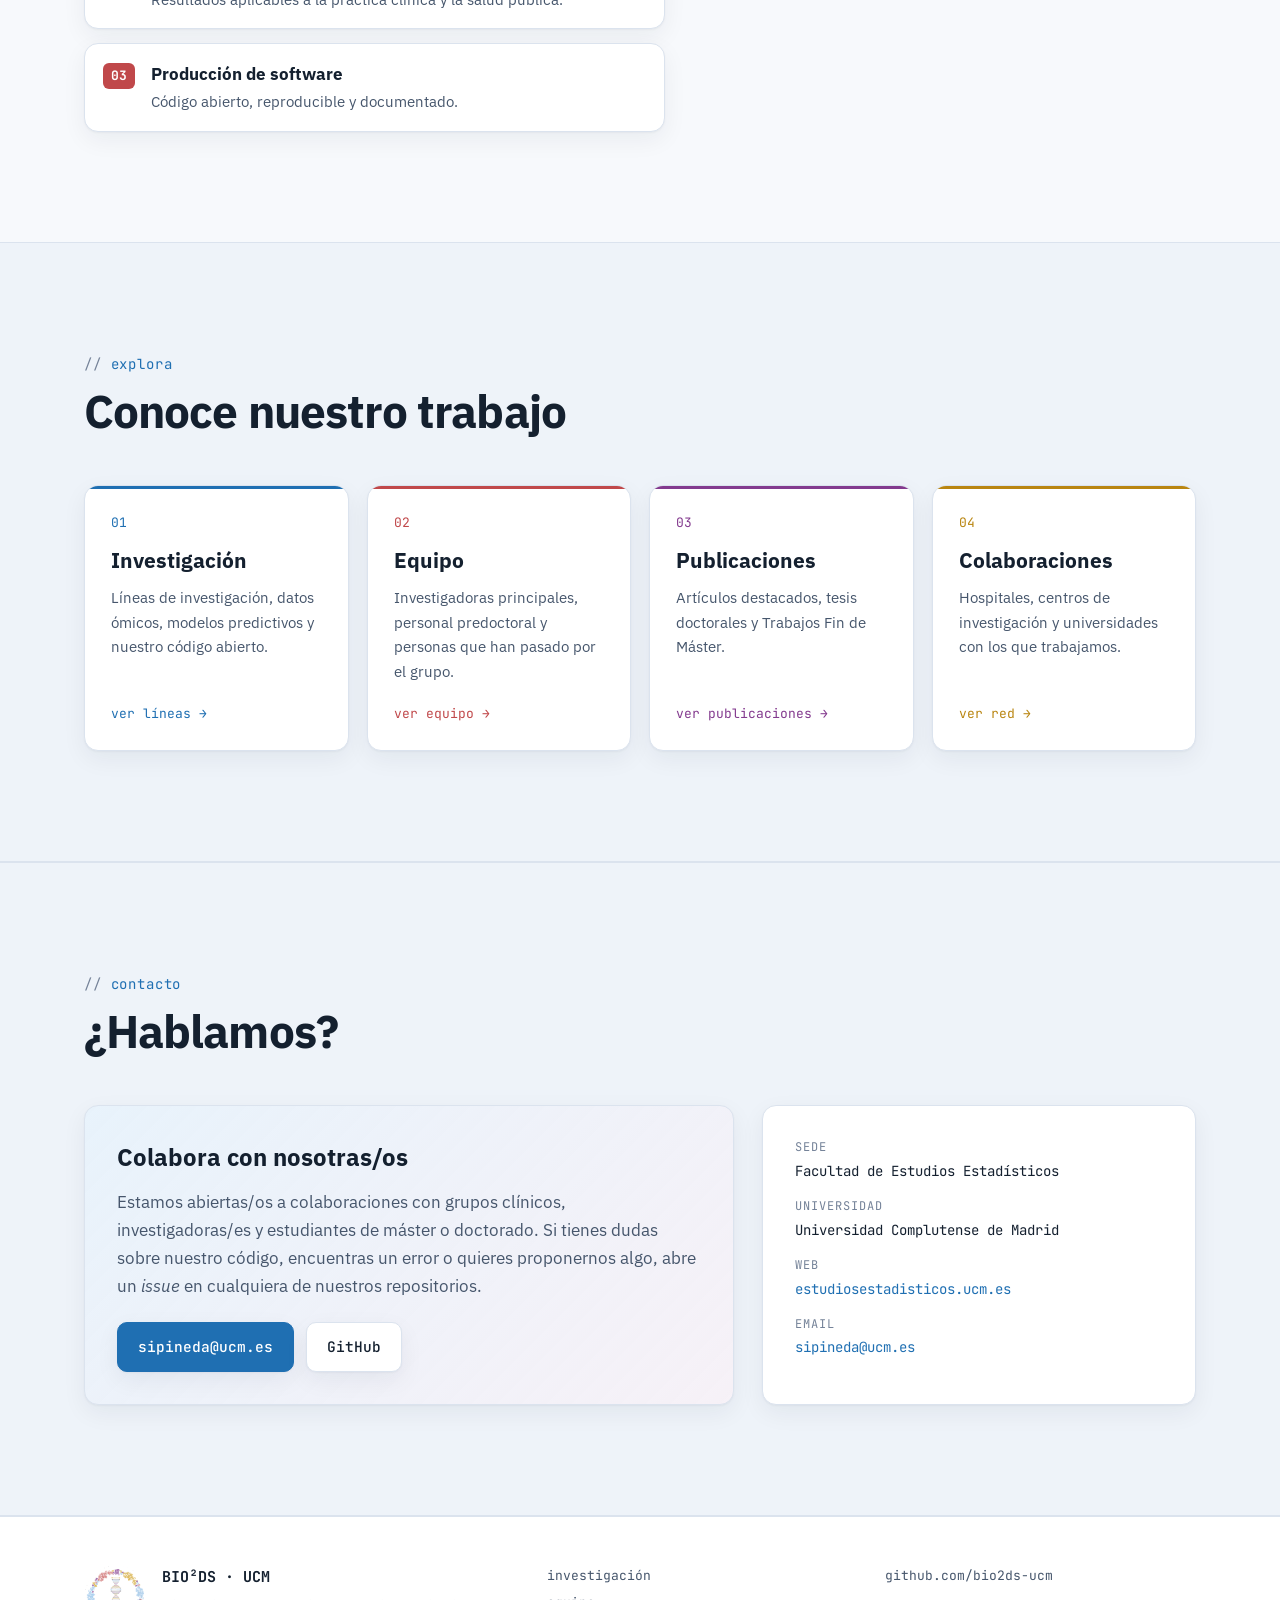
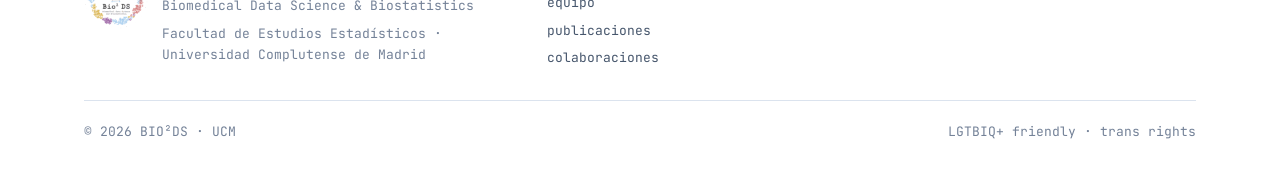
==== commit 059a4f23: "sin sumario" ====
--- a/index.html
+++ b/index.html
@@ -58,12 +58,6 @@
     <div class="btns">
       <a class="btn primary" href="investigacion.html">Líneas de investigación →</a>
       <a class="btn" href="https://github.com/bio2ds-ucm" target="_blank" rel="noopener">github.com/bio2ds-ucm</a>
-    </div>
-    <div class="hero-stats">
-      <div><b data-count="6">6</b><span>investigadoras/es</span></div>
-      <div><b data-count="12">12</b><span>artículos destacados</span></div>
-      <div><b data-count="5">5</b><span>tesis doctorales</span></div>
-      <div><b data-count="9">9</b><span>colaboraciones</span></div>
     </div>
     </div>
     <figure class="hero-logo"><img src="assets/img/logo-badge.png" alt="Logo de BIO²DS: Biomedical Data Science and Biostatistics" width="520" height="520"></figure>
--- a/assets/css/style.css
+++ b/assets/css/style.css
@@ -116,13 +116,6 @@
 .btn:hover{text-decoration:none;border-color:var(--accent);color:var(--accent)}
 .btn.primary{background:var(--accent);color:#fff;border-color:var(--accent)}
 .btn.primary:hover{background:#185a92;color:#fff}
-.hero-stats{display:flex;flex-wrap:wrap;gap:36px;margin-top:56px;font-family:var(--mono)}
-.hero-stats b{display:block;font-size:30px;color:var(--text);font-weight:700}
-.hero-stats div:nth-child(1) b{color:var(--accent)}
-.hero-stats div:nth-child(2) b{color:var(--red)}
-.hero-stats div:nth-child(3) b{color:var(--purple)}
-.hero-stats div:nth-child(4) b{color:var(--gold)}
-.hero-stats span{font-size:12.5px;color:var(--dim);text-transform:uppercase;letter-spacing:.08em}
 
 /* sections */
 section{padding:110px 0;position:relative}
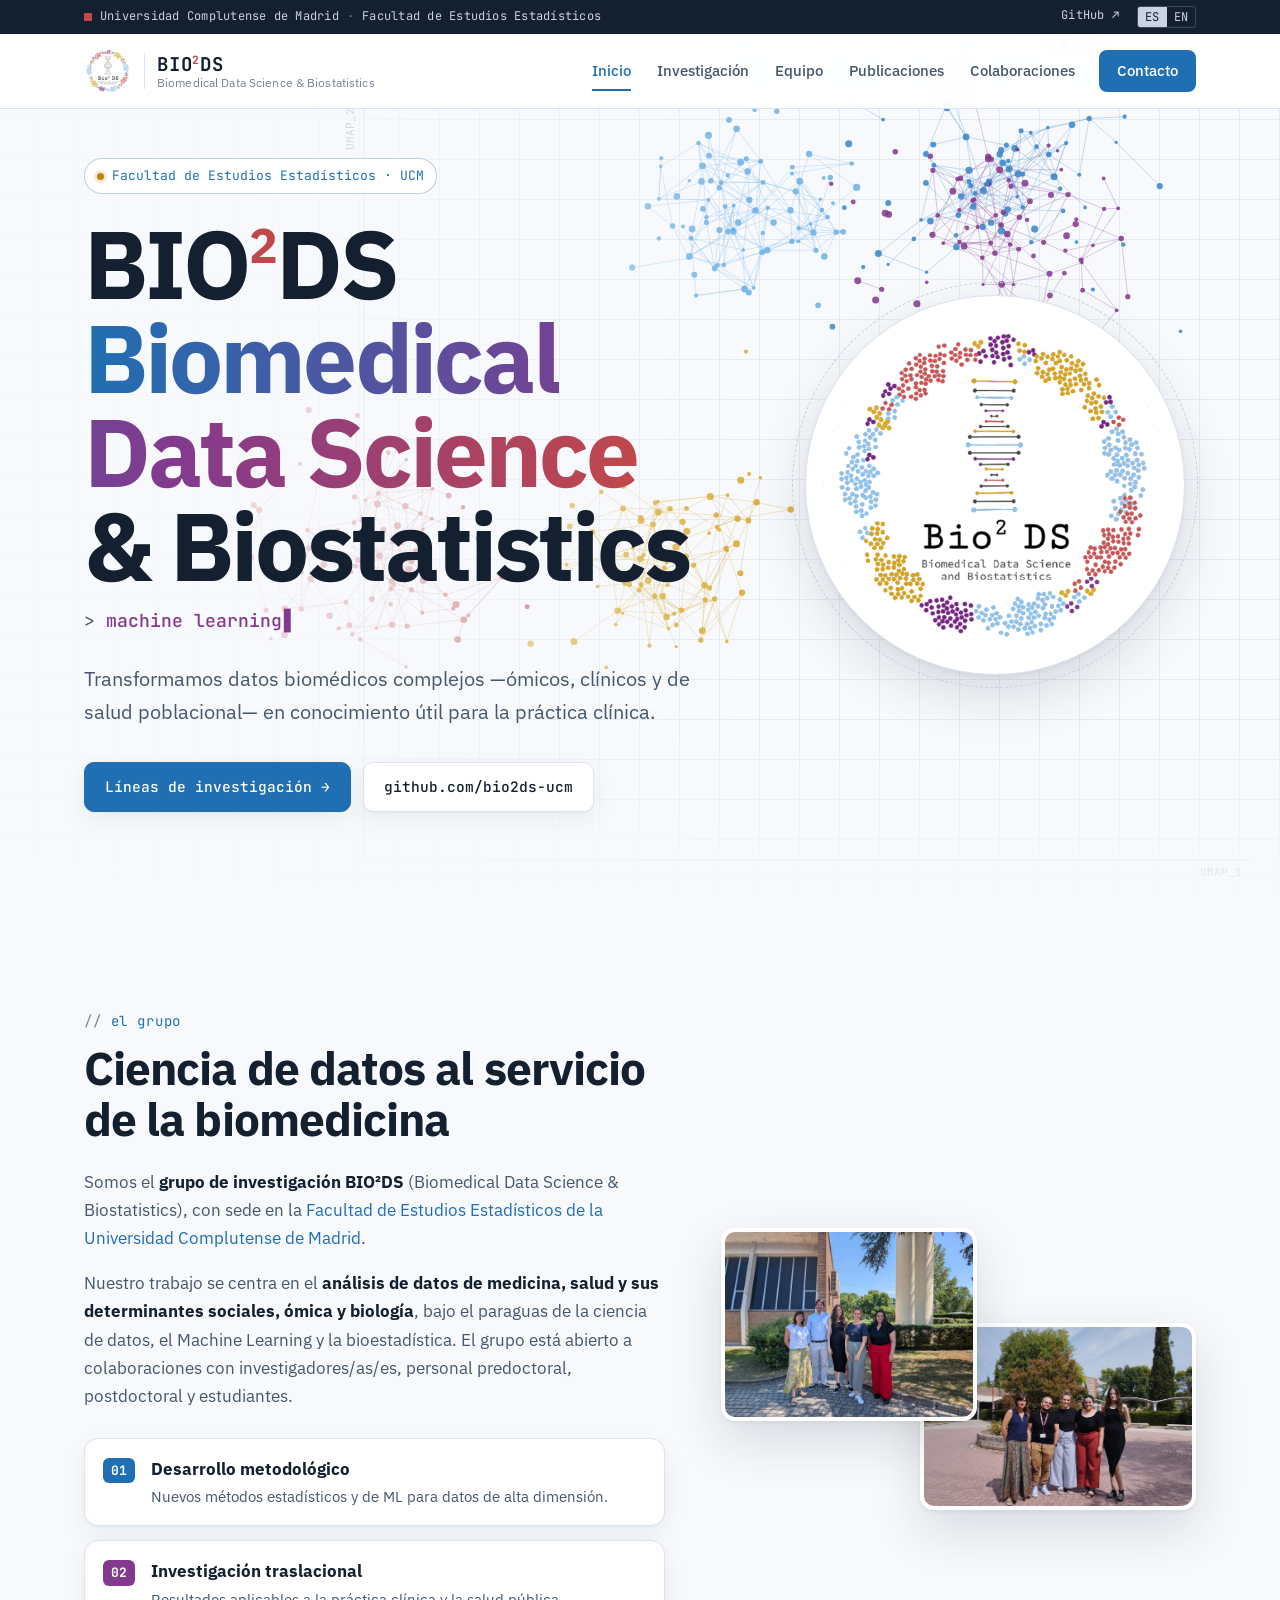
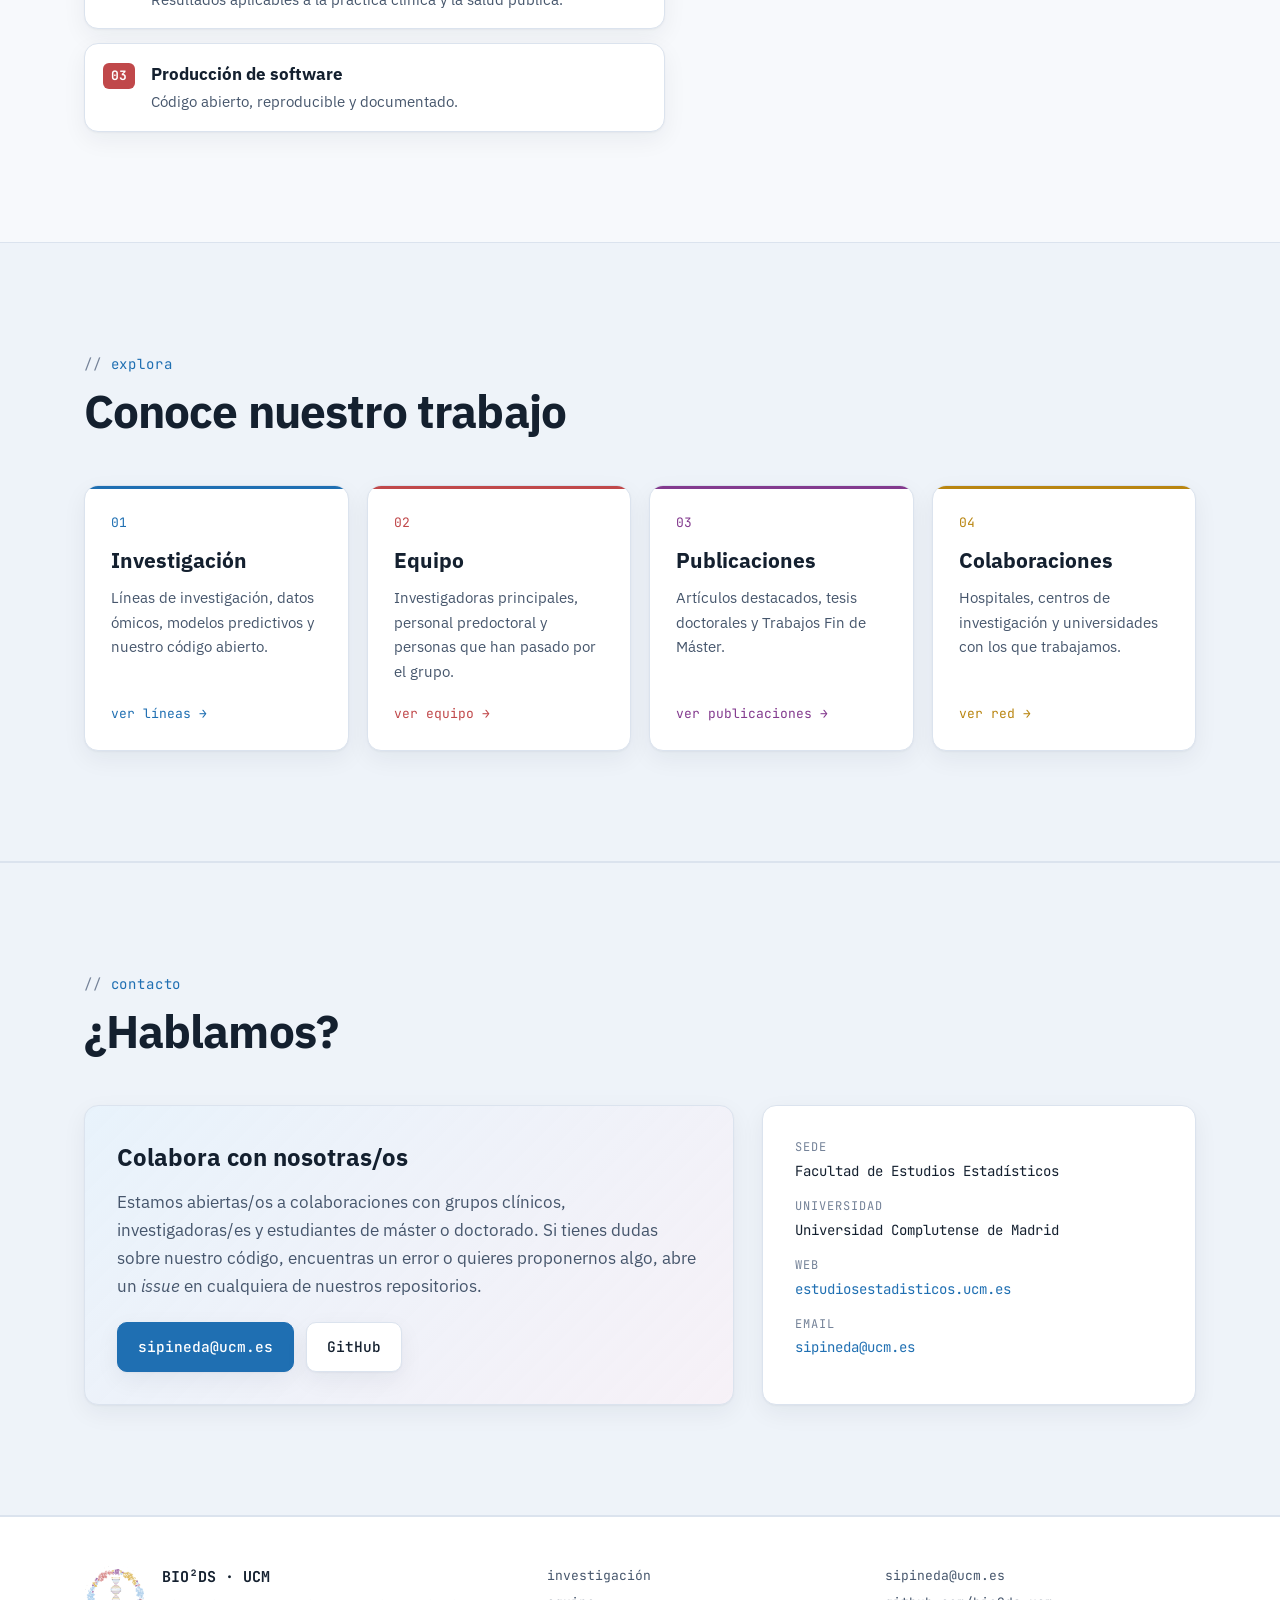
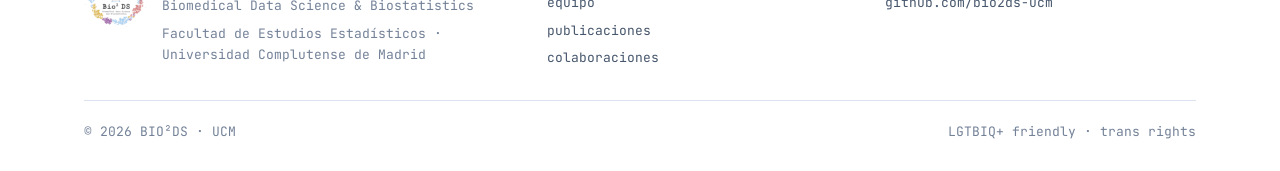
==== commit 5672bbc5: "mejoras" ====
--- a/index.html
+++ b/index.html
@@ -8,6 +8,8 @@
 <meta property="og:title" content="BIO²DS · UCM">
 <meta property="og:description" content="BIO²DS — Biomedical Data Science &amp; Biostatistics. Grupo de investigación de la Facultad de Estudios Estadísticos de la Universidad Complutense de Madrid.">
 <meta property="og:image" content="assets/img/logo-badge.png">
+<link rel="alternate" hreflang="es" href="index.html">
+<link rel="alternate" hreflang="en" href="en/index.html">
 <link rel="icon" type="image/png" href="favicon.png">
 <link rel="apple-touch-icon" href="apple-touch-icon.png">
 <meta name="theme-color" content="#f7f9fc">
@@ -22,7 +24,7 @@
   <div class="topbar">
     <div class="wrap">
       <span class="inst"><span class="sq" aria-hidden="true"></span>Universidad Complutense de Madrid <span class="sep">·</span> Facultad de Estudios Estadísticos</span>
-      <span class="util"><a href="https://github.com/bio2ds-ucm" target="_blank" rel="noopener">GitHub ↗</a></span>
+      <span class="util"><a class="gh" href="https://github.com/bio2ds-ucm" target="_blank" rel="noopener">GitHub ↗</a><span class="lang-switch" role="group" aria-label="Idioma"><a href="index.html" lang="es" hreflang="es" aria-current="true">ES</a><a href="en/index.html" lang="en" hreflang="en">EN</a></span></span>
     </div>
   </div>
   <div class="mainbar">
@@ -144,6 +146,7 @@
         <a href="colaboraciones.html">colaboraciones</a>
       </nav>
       <div>
+        <a href="mailto:sipineda@ucm.es">sipineda@ucm.es</a>
         <a href="https://github.com/bio2ds-ucm" target="_blank" rel="noopener">github.com/bio2ds-ucm</a>
       </div>
     </div>
--- a/assets/css/style.css
+++ b/assets/css/style.css
@@ -45,7 +45,11 @@
 .topbar .util{display:flex;gap:18px;flex-shrink:0}
 .topbar a{color:#c9d3e1}
 .topbar a:hover{color:#fff;text-decoration:none}
-@media (max-width:760px){.topbar .util{display:none}.topbar .sep,.topbar .inst{font-size:11px}}
+.lang-switch{display:flex;border:1px solid #3b4a60;border-radius:3px;overflow:hidden}
+.lang-switch a{padding:1px 7px;line-height:18px}
+.lang-switch a[aria-current]{background:#c9d3e1;color:var(--text)}
+.lang-switch a[aria-current]:hover{color:var(--text)}
+@media (max-width:760px){.topbar .util .gh{display:none}.topbar .sep,.topbar .inst{font-size:11px}}
 .mainbar{background:rgba(255,255,255,.9);backdrop-filter:blur(14px);-webkit-backdrop-filter:blur(14px);border-bottom:1px solid var(--line);position:relative}
 /* línea fina con los cuatro colores del logo */
 .mainbar::after{content:"";position:absolute;left:0;right:0;bottom:-1px;height:2px;background:linear-gradient(90deg,var(--accent) 0 25%,var(--gold) 25% 50%,var(--red) 50% 75%,var(--purple) 75%);opacity:0;transition:opacity .3s}
